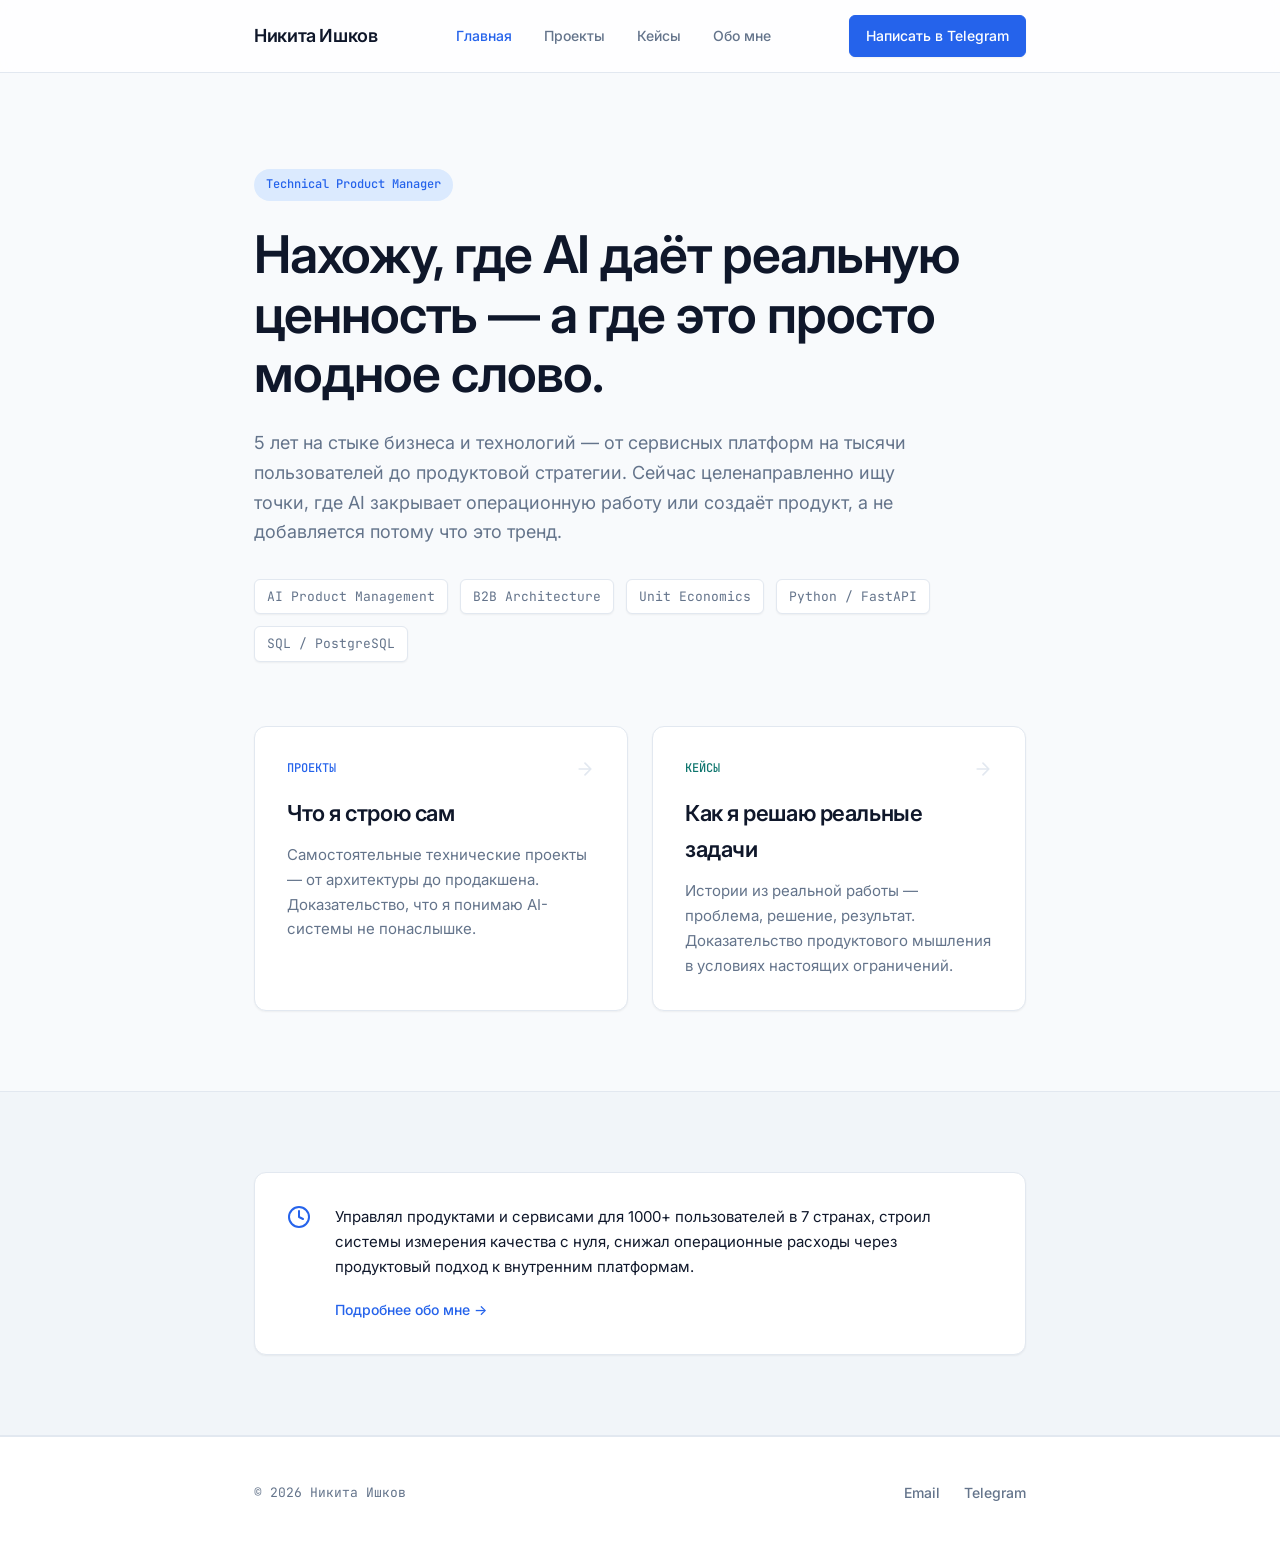
==== index.html @ b3efeb52 "Initial commit: clean tech portfolio" ====
<!DOCTYPE html>
<html lang="ru">
<head>
<meta charset="UTF-8">
<meta name="viewport" content="width=device-width, initial-scale=1.0">
<title>Никита Ишков — Technical Product Manager</title>
<meta name="description" content="Technical Product Manager, ищу где AI даёт реальную ценность продукту, а не остаётся модным словом.">
<link rel="stylesheet" href="styles.css">
</head>
<body>

<header class="site-header">
  <div class="wrap header-wrap">
    <a href="index.html" class="logo">Никита Ишков</a>
    <nav class="main-nav">
      <a href="index.html" class="active">Главная</a>
      <a href="proekty.html">Проекты</a>
      <a href="keysy.html">Кейсы</a>
      <a href="obo-mne.html">Обо мне</a>
    </nav>
    <div class="header-actions">
      <!-- Рекрутерам важен быстрый доступ к контактам или резюме -->
      <a href="https://t.me/aiotak" class="btn btn-primary" target="_blank">Написать в Telegram</a>
    </div>
  </div>
</header>

<section class="hero">
  <div class="wrap">
    <div class="badge-tech">Technical Product Manager</div>
    <h1>Нахожу, где AI даёт реальную ценность — а где это просто модное слово.</h1>
    <p class="lede">
      5 лет на стыке бизнеса и технологий — от сервисных платформ на тысячи пользователей
      до продуктовой стратегии. Сейчас целенаправленно ищу точки, где AI закрывает
      операционную работу или создаёт продукт, а не добавляется потому что это тренд.
    </p>
    
    <!-- Блок ключевых слов для быстрого сканирования рекрутером -->
    <div class="skills-tags">
      <span>AI Product Management</span>
      <span>B2B Architecture</span>
      <span>Unit Economics</span>
      <span>Python / FastAPI</span>
      <span>SQL / PostgreSQL</span>
    </div>
  </div>
</section>

<section class="section pt-0">
  <div class="wrap">
    <div class="tracks">
      <a href="proekty.html" class="track-card projects">
        <div class="card-header">
          <span class="track-label">ПРОЕКТЫ</span>
          <svg width="20" height="20" viewBox="0 0 24 24" fill="none" stroke="currentColor" stroke-width="2" stroke-linecap="round" stroke-linejoin="round"><path d="M5 12h14M12 5l7 7-7 7"/></svg>
        </div>
        <h3>Что я строю сам</h3>
        <p>Самостоятельные технические проекты — от архитектуры до продакшена. Доказательство, что я понимаю AI-системы не понаслышке.</p>
      </a>

      <a href="keysy.html" class="track-card cases">
        <div class="card-header">
          <span class="track-label">КЕЙСЫ</span>
          <svg width="20" height="20" viewBox="0 0 24 24" fill="none" stroke="currentColor" stroke-width="2" stroke-linecap="round" stroke-linejoin="round"><path d="M5 12h14M12 5l7 7-7 7"/></svg>
        </div>
        <h3>Как я решаю реальные задачи</h3>
        <p>Истории из реальной работы — проблема, решение, результат. Доказательство продуктового мышления в условиях настоящих ограничений.</p>
      </a>
    </div>
  </div>
</section>

<section class="section bg-light">
  <div class="wrap">
    <div class="summary-box">
      <div class="summary-icon">
        <svg width="24" height="24" viewBox="0 0 24 24" fill="none" stroke="currentColor" stroke-width="2" stroke-linecap="round" stroke-linejoin="round"><circle cx="12" cy="12" r="10"/><polyline points="12 6 12 12 16 14"/></svg>
      </div>
      <div class="summary-text">
        <p>
          Управлял продуктами и сервисами для 1000+ пользователей в 7 странах, строил системы
          измерения качества с нуля, снижал операционные расходы через продуктовый подход
          к внутренним платформам.
        </p>
        <a href="obo-mne.html" class="link-arrow">Подробнее обо мне →</a>
      </div>
    </div>
  </div>
</section>

<footer class="site-footer">
  <div class="wrap">
    <p>© 2026 Никита Ишков</p>
    <div class="socials">
      <a href="mailto:flyrussel@gmail.com">Email</a>
      <a href="https://t.me/aiotak">Telegram</a>
    </div>
  </div>
</footer>

</body>
</html>
---- styles.css ----
@import url('https://fonts.googleapis.com/css2?family=Inter:wght@400;500;600;700&family=JetBrains+Mono:wght@400;500&display=swap');

:root {
  /* Палитра Clean Tech */
  --color-bg: #F8FAFC; /* Очень светлый холодный серый/голубой */
  --color-bg-alt: #F1F5F9;
  --color-surface: #FFFFFF;
  
  --color-ink: #0F172A; /* Глубокий темно-синий/slate для заголовков */
  --color-muted: #64748B; /* Slate для основного текста */
  --color-border: #E2E8F0;
  
  --color-primary: #2563EB; /* Технологичный синий */
  --color-primary-hover: #1D4ED8;
  --color-primary-soft: #DBEAFE;
  
  --color-accent: #0F766E; /* Глубокий Teal (бирюзовый) для кейсов */
  --color-accent-soft: #CCFBF1;

  /* Типографика как в современных IDE и SaaS */
  --font-body: 'Inter', system-ui, sans-serif;
  --font-mono: 'JetBrains Mono', monospace;

  --container: 820px; /* Сделали чуть шире для B2B-вида */
  
  --shadow-sm: 0 1px 2px 0 rgba(0, 0, 0, 0.05);
  --shadow-md: 0 4px 6px -1px rgba(0, 0, 0, 0.05), 0 2px 4px -1px rgba(0, 0, 0, 0.03);
  --shadow-lg: 0 10px 15px -3px rgba(0, 0, 0, 0.05), 0 4px 6px -2px rgba(0, 0, 0, 0.025);
}

* {
  box-sizing: border-box;
}

html {
  scroll-behavior: smooth;
}

body {
  margin: 0;
  background: var(--color-bg);
  color: var(--color-muted); /* Основной текст светлее */
  font-family: var(--font-body);
  font-size: 16px;
  line-height: 1.65;
  -webkit-font-smoothing: antialiased;
}

h1, h2, h3, h4, .logo {
  color: var(--color-ink);
  font-weight: 600;
  letter-spacing: -0.02em;
}

a {
  color: inherit;
}

img {
  max-width: 100%;
}

:focus-visible {
  outline: 2px solid var(--color-primary);
  outline-offset: 2px;
}

.wrap {
  max-width: var(--container);
  margin: 0 auto;
  padding: 0 24px;
}

/* ---------- Buttons ---------- */
.btn {
  display: inline-flex;
  align-items: center;
  justify-content: center;
  padding: 8px 16px;
  font-size: 14px;
  font-weight: 500;
  border-radius: 6px;
  text-decoration: none;
  transition: all 0.2s ease;
  cursor: pointer;
}

.btn-primary {
  background: var(--color-primary);
  color: #fff;
  border: 1px solid var(--color-primary);
  box-shadow: var(--shadow-sm);
}

.btn-primary:hover {
  background: var(--color-primary-hover);
  border-color: var(--color-primary-hover);
}

/* ---------- Header ---------- */
.site-header {
  background: rgba(255, 255, 255, 0.8);
  backdrop-filter: blur(8px);
  -webkit-backdrop-filter: blur(8px);
  border-bottom: 1px solid var(--color-border);
  position: sticky;
  top: 0;
  z-index: 100;
}

.header-wrap {
  display: flex;
  align-items: center;
  justify-content: space-between;
  height: 72px;
}

.site-header .logo {
  font-size: 18px;
  text-decoration: none;
}

.main-nav {
  display: flex;
  gap: 32px;
  align-items: center;
}

.main-nav a {
  text-decoration: none;
  font-size: 14px;
  font-weight: 500;
  color: var(--color-muted);
  transition: color 0.2s;
}

.main-nav a:hover,
.main-nav a.active {
  color: var(--color-primary);
}

.header-actions {
  display: flex;
  align-items: center;
}

/* ---------- Hero ---------- */
.hero {
  padding: 96px 0 64px;
}

.badge-tech {
  display: inline-flex;
  align-items: center;
  font-family: var(--font-mono);
  font-size: 12px;
  font-weight: 500;
  color: var(--color-primary);
  background: var(--color-primary-soft);
  padding: 6px 12px;
  border-radius: 9999px;
  margin-bottom: 24px;
}

.hero h1 {
  font-size: clamp(36px, 5vw, 52px);
  line-height: 1.15;
  margin: 0 0 24px;
  max-width: 900px;
}

.hero p.lede {
  font-size: 18px;
  color: var(--color-muted);
  max-width: 700px;
  margin: 0 0 32px;
}

.skills-tags {
  display: flex;
  flex-wrap: wrap;
  gap: 12px;
}

.skills-tags span {
  font-family: var(--font-mono);
  font-size: 13px;
  color: var(--color-muted);
  border: 1px solid var(--color-border);
  background: var(--color-surface);
  padding: 6px 12px;
  border-radius: 6px;
  box-shadow: var(--shadow-sm);
}

/* ---------- Track cards (Home) ---------- */
.pt-0 { padding-top: 0 !important; }
.bg-light { background-color: var(--color-bg-alt); border-top: 1px solid var(--color-border); border-bottom: 1px solid var(--color-border);}

.tracks {
  display: grid;
  grid-template-columns: 1fr 1fr;
  gap: 24px;
}

.track-card {
  display: flex;
  flex-direction: column;
  text-decoration: none;
  background: var(--color-surface);
  border: 1px solid var(--color-border);
  border-radius: 12px;
  padding: 32px;
  box-shadow: var(--shadow-sm);
  transition: all 0.2s ease;
  position: relative;
  overflow: hidden;
}

.track-card:hover {
  transform: translateY(-4px);
  box-shadow: var(--shadow-lg);
  border-color: var(--color-primary-soft);
}

.card-header {
  display: flex;
  justify-content: space-between;
  align-items: center;
  margin-bottom: 16px;
}

.track-card svg {
  color: var(--color-border);
  transition: color 0.2s, transform 0.2s;
}

.track-card:hover svg {
  transform: translateX(4px);
}

.track-card.projects:hover svg { color: var(--color-primary); }
.track-card.cases:hover svg { color: var(--color-accent); }

.track-label {
  font-family: var(--font-mono);
  font-size: 12px;
  font-weight: 500;
}

.track-card.projects .track-label { color: var(--color-primary); }
.track-card.cases .track-label { color: var(--color-accent); }

.track-card h3 {
  font-size: 22px;
  margin: 0 0 12px;
}

.track-card p {
  font-size: 15px;
  margin: 0;
}

/* ---------- Summary Box (Hero bottom) ---------- */
.summary-box {
  display: flex;
  gap: 24px;
  background: var(--color-surface);
  border: 1px solid var(--color-border);
  padding: 32px;
  border-radius: 12px;
  box-shadow: var(--shadow-sm);
}

.summary-icon {
  flex-shrink: 0;
  color: var(--color-primary);
}

.summary-text p {
  margin: 0 0 16px;
  font-size: 15px;
  color: var(--color-ink);
}

.link-arrow {
  color: var(--color-primary);
  font-weight: 500;
  text-decoration: none;
  font-size: 14px;
  display: inline-flex;
  align-items: center;
}

.link-arrow:hover {
  text-decoration: underline;
}

/* ---------- Section ---------- */
.section {
  padding: 80px 0;
}

.section-title {
  font-size: 32px;
  margin: 0 0 12px;
}

.section-sub {
  font-size: 18px;
  margin: 0 0 48px;
  max-width: 65ch;
}

/* ---------- Entry rows (List pages) ---------- */
.entry-list {
  display: flex;
  flex-direction: column;
  gap: 16px;
}

.entry-row {
  display: flex;
  text-decoration: none;
  background: var(--color-surface);
  border: 1px solid var(--color-border);
  border-radius: 8px;
  overflow: hidden;
  box-shadow: var(--shadow-sm);
  transition: all 0.2s;
}

.entry-row:hover {
  transform: translateX(4px);
  border-color: var(--color-primary-soft);
  box-shadow: var(--shadow-md);
}

.entry-row .rail {
  width: 4px;
  flex-shrink: 0;
}

.entry-row.projects .rail { background: var(--color-primary); }
.entry-row.cases .rail { background: var(--color-accent); }

.entry-row .body {
  padding: 24px;
  flex: 1;
}

.entry-row .meta {
  font-family: var(--font-mono);
  font-size: 12px;
  color: var(--color-muted);
  margin-bottom: 12px;
  display: flex;
  gap: 16px;
}

.entry-row.projects .meta span:first-child { color: var(--color-primary); font-weight: 500; }
.entry-row.cases .meta span:first-child { color: var(--color-accent); font-weight: 500; }

.entry-row h3 {
  font-size: 20px;
  margin: 0 0 8px;
}

.entry-row p {
  font-size: 15px;
  margin: 0;
}

/* ---------- Detail pages ---------- */
.detail-header {
  padding: 64px 0 48px;
  border-bottom: 1px solid var(--color-border);
  background: var(--color-surface);
}

.detail-header .back {
  display: inline-block;
  font-family: var(--font-mono);
  font-size: 13px;
  color: var(--color-muted);
  text-decoration: none;
  margin-bottom: 32px;
  transition: color 0.2s;
}

.detail-header .back:hover {
  color: var(--color-ink);
}

.detail-header .meta {
  font-family: var(--font-mono);
  font-size: 13px;
  margin-bottom: 20px;
  display: flex;
  gap: 16px;
}

.detail-header.projects .meta { color: var(--color-primary); font-weight: 500; }
.detail-header.cases .meta { color: var(--color-accent); font-weight: 500; }

.detail-header h1 {
  font-size: clamp(32px, 4.5vw, 44px);
  margin: 0 0 16px;
}

.detail-header .dek {
  font-size: 18px;
  max-width: 700px;
  margin: 0;
}

.prose {
  padding: 64px 0;
}

.prose h2 {
  font-size: 24px;
  margin: 48px 0 24px;
}

.prose h2:first-child {
  margin-top: 0;
}

.prose p {
  margin: 0 0 24px;
  font-size: 16px;
}

.prose ul {
  margin: 0 0 24px;
  padding-left: 24px;
}

.prose li {
  margin-bottom: 12px;
}

.callout {
  background: var(--color-surface);
  border: 1px solid var(--color-border);
  border-left: 4px solid var(--color-primary);
  border-radius: 8px;
  padding: 24px;
  margin: 32px 0;
  box-shadow: var(--shadow-sm);
}

.callout.case-flavor {
  border-left-color: var(--color-accent);
}

.callout strong {
  display: block;
  font-family: var(--font-mono);
  font-size: 12px;
  letter-spacing: 0.05em;
  text-transform: uppercase;
  margin-bottom: 8px;
  color: var(--color-ink);
}

.decision-block {
  border-top: 1px solid var(--color-border);
  padding: 32px 0;
}

.decision-block h3 {
  font-size: 20px;
  margin: 0 0 16px;
}

.stat-row {
  display: flex;
  gap: 48px;
  flex-wrap: wrap;
  margin: 48px 0;
  padding: 40px 0;
  border-top: 1px solid var(--color-border);
  border-bottom: 1px solid var(--color-border);
  background: var(--color-surface);
  border-radius: 12px;
  padding: 32px;
  box-shadow: var(--shadow-sm);
}

.stat .num {
  font-family: var(--font-mono);
  font-size: 36px;
  font-weight: 600;
}

.stat.projects .num { color: var(--color-primary); }
.stat.cases .num { color: var(--color-accent); }

.stat .label {
  font-size: 14px;
  color: var(--color-muted);
  margin-top: 8px;
}

/* ---------- About ---------- */
.about-body {
  padding: 8px 0 64px;
}

.about-body p {
  font-size: 16px;
  margin: 0 0 24px;
}

.about-body ul {
  padding-left: 24px;
  margin: 0 0 32px;
}

.about-body li {
  margin-bottom: 12px;
}

.contact-row {
  display: flex;
  gap: 16px;
  margin-top: 48px;
  padding-top: 32px;
  border-top: 1px solid var(--color-border);
}

/* ---------- Footer ---------- */
.site-footer {
  border-top: 1px solid var(--color-border);
  padding: 32px 0;
  background: var(--color-surface);
}

.site-footer .wrap {
  display: flex;
  justify-content: space-between;
  align-items: center;
  flex-wrap: wrap;
  gap: 16px;
}

.site-footer p {
  font-family: var(--font-mono);
  font-size: 13px;
}

.site-footer .socials {
  display: flex;
  gap: 24px;
}

.site-footer .socials a {
  font-size: 14px;
  text-decoration: none;
  font-weight: 500;
  color: var(--color-muted);
}

.site-footer .socials a:hover {
  color: var(--color-ink);
}

/* ---------- Responsive ---------- */
@media (max-width: 768px) {
  .tracks {
    grid-template-columns: 1fr;
  }
  .header-wrap {
    height: auto;
    flex-wrap: wrap;
    padding: 16px 0;
    gap: 16px;
  }
  .main-nav {
    order: 3;
    width: 100%;
    justify-content: flex-start;
    overflow-x: auto;
    padding-bottom: 8px;
  }
  .header-actions {
    margin-left: auto;
  }
  .hero {
    padding: 56px 0 40px;
  }
  .summary-box {
    flex-direction: column;
    gap: 16px;
  }
}
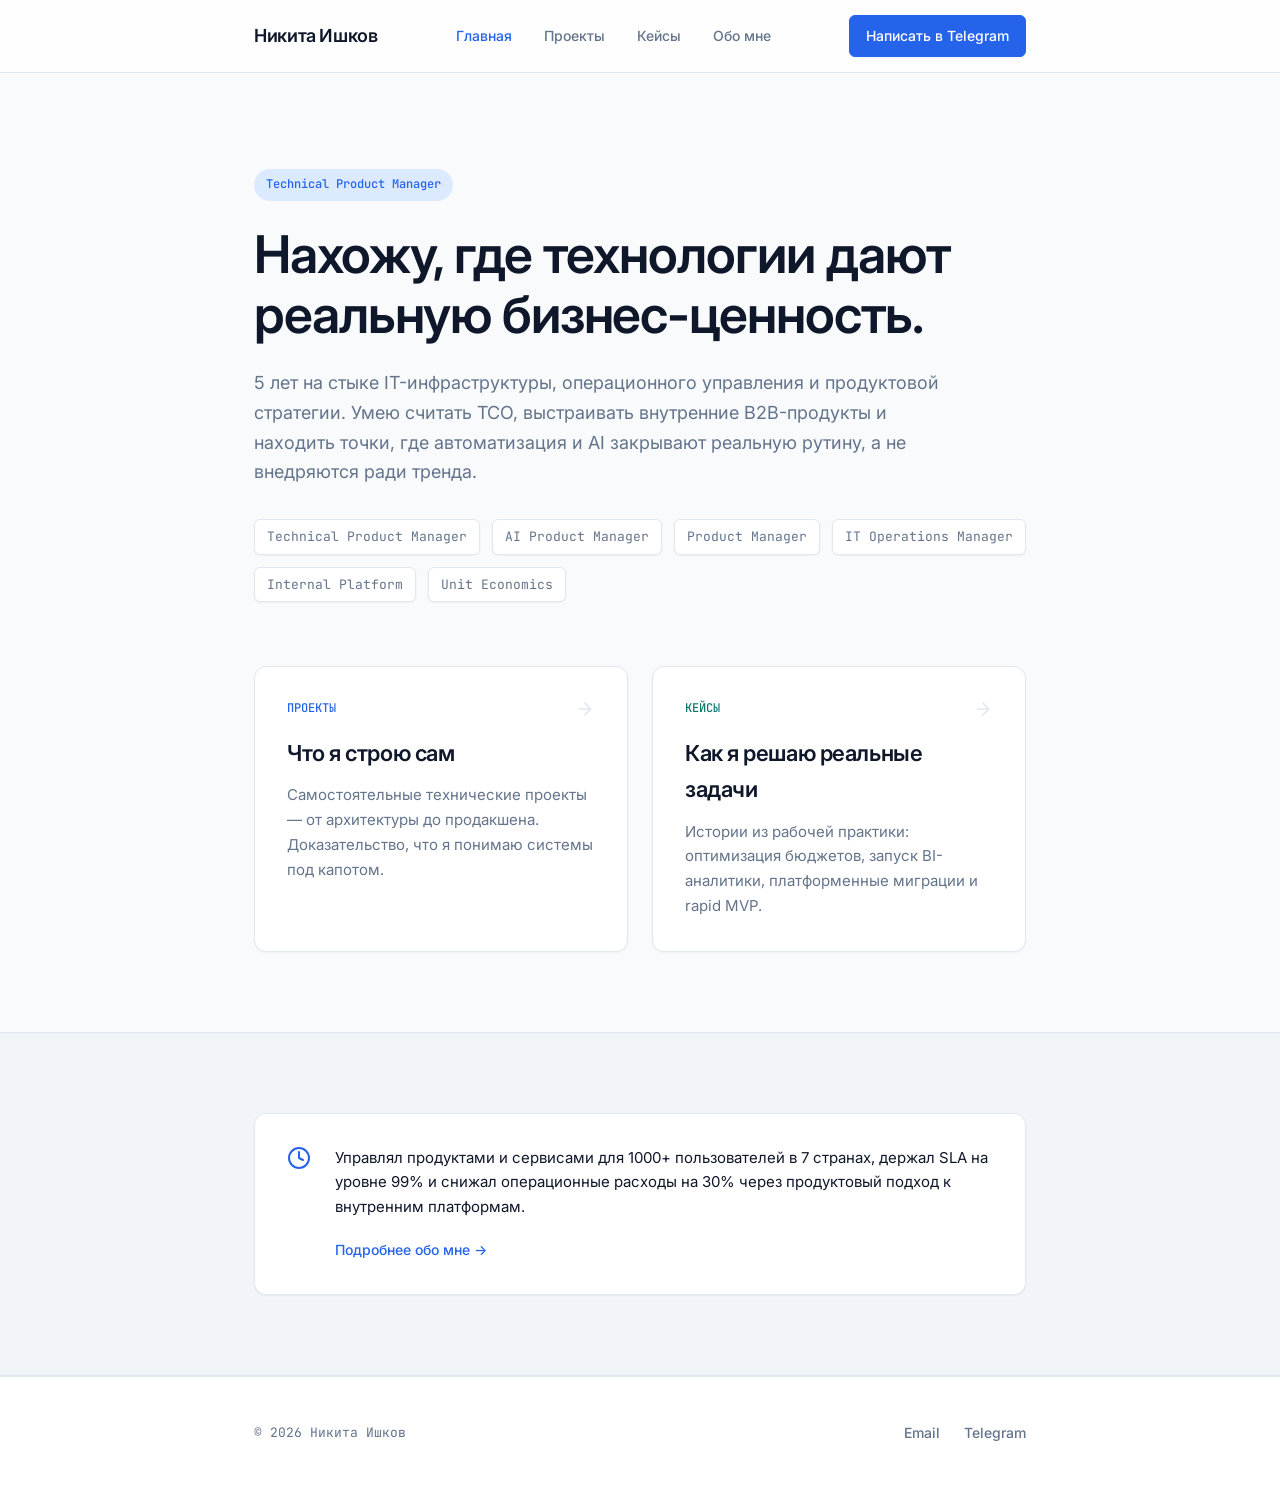
==== commit 8346a989: "Обновленные кейсы и блоки" ====
--- a/index.html
+++ b/index.html
@@ -19,7 +19,6 @@
       <a href="obo-mne.html">Обо мне</a>
     </nav>
     <div class="header-actions">
-      <!-- Рекрутерам важен быстрый доступ к контактам или резюме -->
       <a href="https://t.me/aiotak" class="btn btn-primary" target="_blank">Написать в Telegram</a>
     </div>
   </div>
@@ -28,20 +27,21 @@
 <section class="hero">
   <div class="wrap">
     <div class="badge-tech">Technical Product Manager</div>
-    <h1>Нахожу, где AI даёт реальную ценность — а где это просто модное слово.</h1>
+    <h1>Нахожу, где технологии дают реальную бизнес-ценность.</h1>
     <p class="lede">
-      5 лет на стыке бизнеса и технологий — от сервисных платформ на тысячи пользователей
-      до продуктовой стратегии. Сейчас целенаправленно ищу точки, где AI закрывает
-      операционную работу или создаёт продукт, а не добавляется потому что это тренд.
+      5 лет на стыке IT-инфраструктуры, операционного управления и продуктовой стратегии. 
+      Умею считать TCO, выстраивать внутренние B2B-продукты и находить точки, где автоматизация 
+      и AI закрывают реальную рутину, а не внедряются ради тренда.
     </p>
     
-    <!-- Блок ключевых слов для быстрого сканирования рекрутером -->
+    <!-- Расширенный блок тегов для рекрутеров -->
     <div class="skills-tags">
-      <span>AI Product Management</span>
-      <span>B2B Architecture</span>
+      <span>Technical Product Manager</span>
+      <span>AI Product Manager</span>
+      <span>Product Manager</span>
+      <span>IT Operations Manager</span>
+      <span>Internal Platform</span>
       <span>Unit Economics</span>
-      <span>Python / FastAPI</span>
-      <span>SQL / PostgreSQL</span>
     </div>
   </div>
 </section>
@@ -55,7 +55,7 @@
           <svg width="20" height="20" viewBox="0 0 24 24" fill="none" stroke="currentColor" stroke-width="2" stroke-linecap="round" stroke-linejoin="round"><path d="M5 12h14M12 5l7 7-7 7"/></svg>
         </div>
         <h3>Что я строю сам</h3>
-        <p>Самостоятельные технические проекты — от архитектуры до продакшена. Доказательство, что я понимаю AI-системы не понаслышке.</p>
+        <p>Самостоятельные технические проекты — от архитектуры до продакшена. Доказательство, что я понимаю системы под капотом.</p>
       </a>
 
       <a href="keysy.html" class="track-card cases">
@@ -64,7 +64,7 @@
           <svg width="20" height="20" viewBox="0 0 24 24" fill="none" stroke="currentColor" stroke-width="2" stroke-linecap="round" stroke-linejoin="round"><path d="M5 12h14M12 5l7 7-7 7"/></svg>
         </div>
         <h3>Как я решаю реальные задачи</h3>
-        <p>Истории из реальной работы — проблема, решение, результат. Доказательство продуктового мышления в условиях настоящих ограничений.</p>
+        <p>Истории из рабочей практики: оптимизация бюджетов, запуск BI-аналитики, платформенные миграции и rapid MVP.</p>
       </a>
     </div>
   </div>
@@ -78,9 +78,8 @@
       </div>
       <div class="summary-text">
         <p>
-          Управлял продуктами и сервисами для 1000+ пользователей в 7 странах, строил системы
-          измерения качества с нуля, снижал операционные расходы через продуктовый подход
-          к внутренним платформам.
+          Управлял продуктами и сервисами для 1000+ пользователей в 7 странах, держал SLA на уровне 99% и 
+          снижал операционные расходы на 30% через продуктовый подход к внутренним платформам.
         </p>
         <a href="obo-mne.html" class="link-arrow">Подробнее обо мне →</a>
       </div>
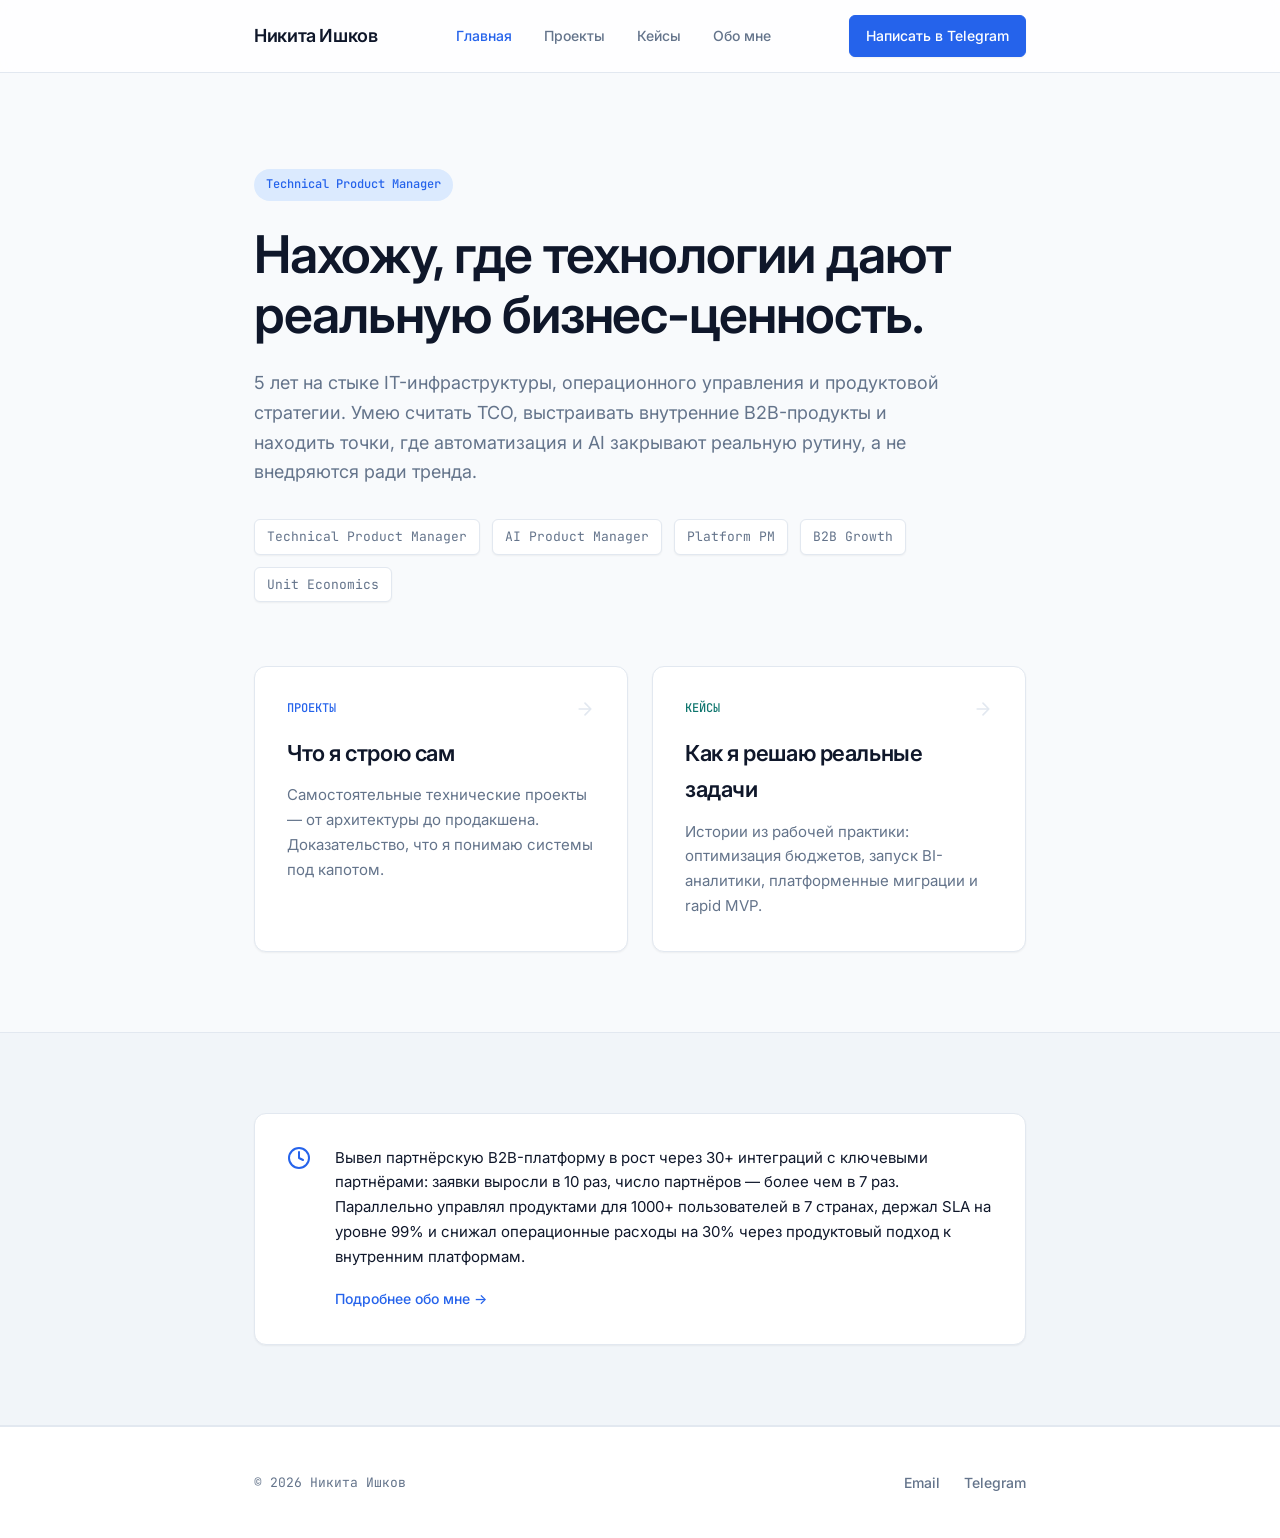
==== commit 3d84b87d: "Update files" ====
--- a/index.html
+++ b/index.html
@@ -38,9 +38,8 @@
     <div class="skills-tags">
       <span>Technical Product Manager</span>
       <span>AI Product Manager</span>
-      <span>Product Manager</span>
-      <span>IT Operations Manager</span>
-      <span>Internal Platform</span>
+      <span>Platform PM</span>
+      <span>B2B Growth</span>
       <span>Unit Economics</span>
     </div>
   </div>
@@ -78,8 +77,10 @@
       </div>
       <div class="summary-text">
         <p>
-          Управлял продуктами и сервисами для 1000+ пользователей в 7 странах, держал SLA на уровне 99% и 
-          снижал операционные расходы на 30% через продуктовый подход к внутренним платформам.
+          Вывел партнёрскую B2B-платформу в рост через 30+ интеграций с ключевыми партнёрами: заявки выросли
+          в 10 раз, число партнёров — более чем в 7 раз. Параллельно управлял продуктами для 1000+ пользователей
+          в 7 странах, держал SLA на уровне 99% и снижал операционные расходы на 30% через продуктовый подход
+          к внутренним платформам.
         </p>
         <a href="obo-mne.html" class="link-arrow">Подробнее обо мне →</a>
       </div>
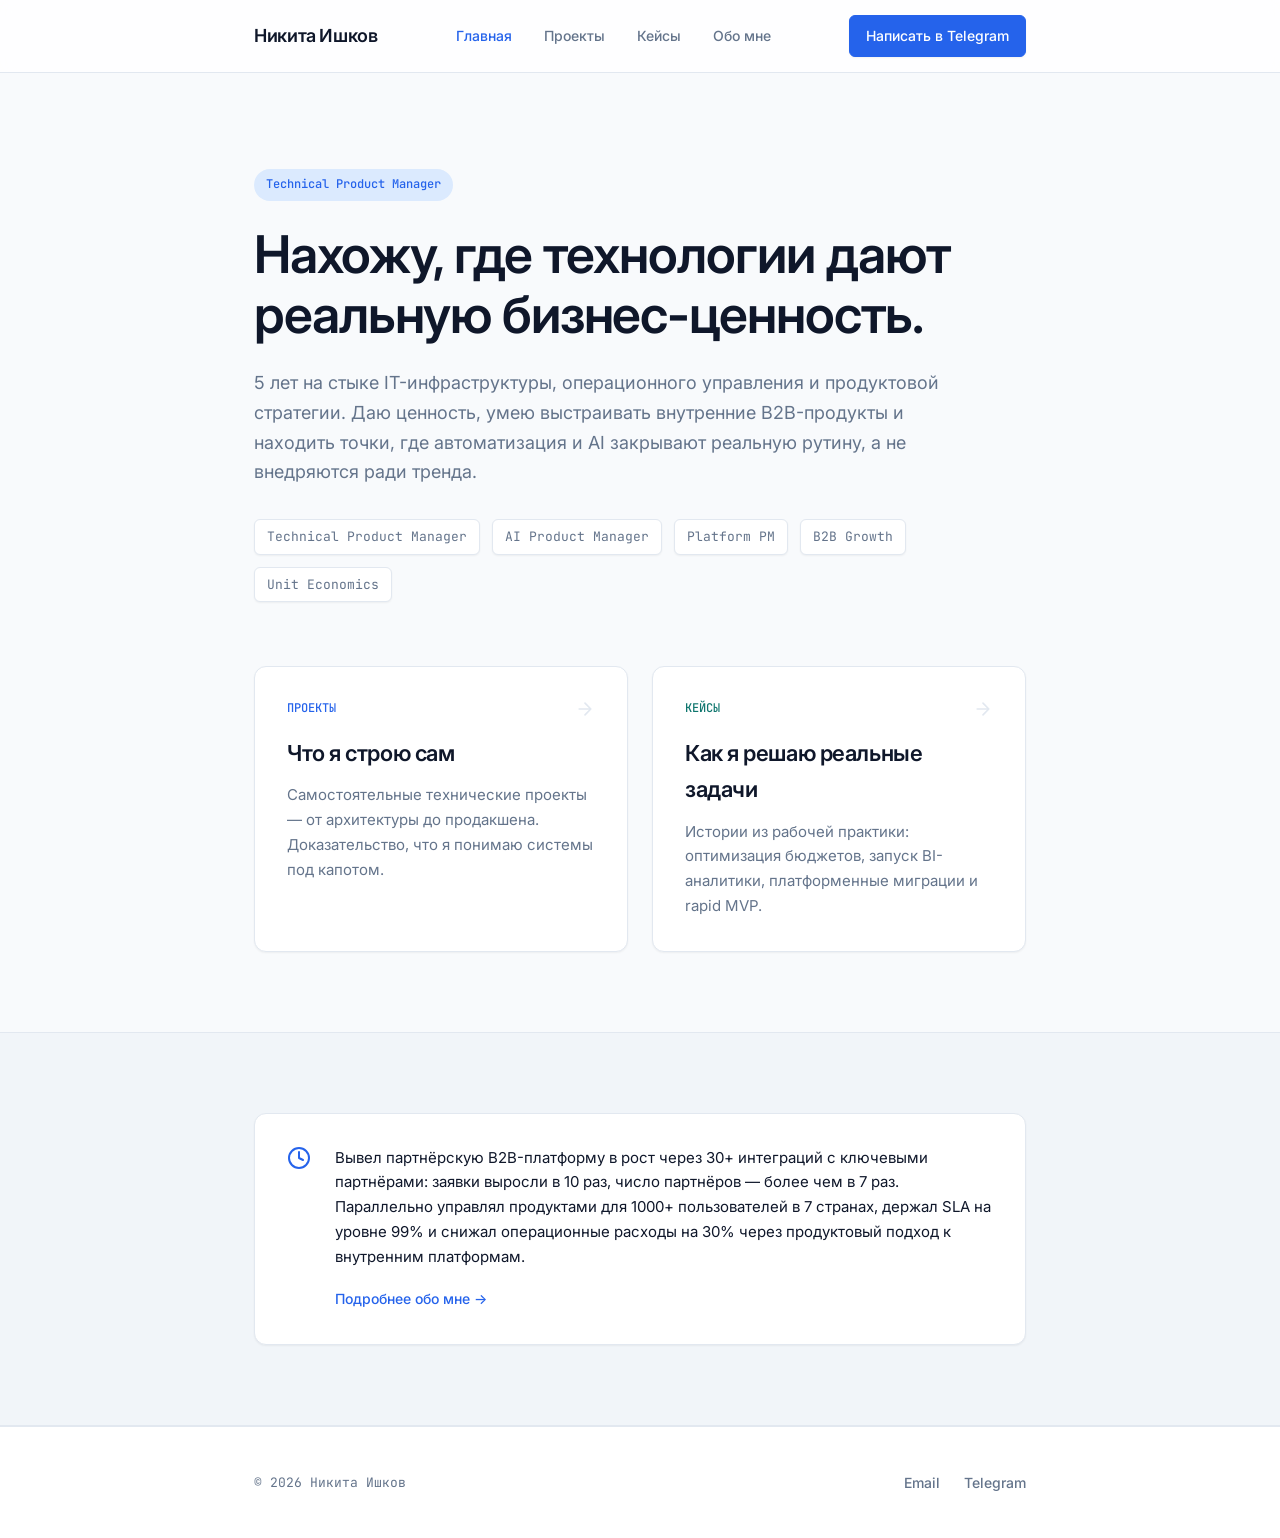
==== commit 5e2ea765: "Update index.html" ====
--- a/index.html
+++ b/index.html
@@ -30,7 +30,7 @@
     <h1>Нахожу, где технологии дают реальную бизнес-ценность.</h1>
     <p class="lede">
       5 лет на стыке IT-инфраструктуры, операционного управления и продуктовой стратегии. 
-      Умею считать TCO, выстраивать внутренние B2B-продукты и находить точки, где автоматизация 
+      Даю ценность, умею выстраивать внутренние B2B-продукты и находить точки, где автоматизация 
       и AI закрывают реальную рутину, а не внедряются ради тренда.
     </p>
     
